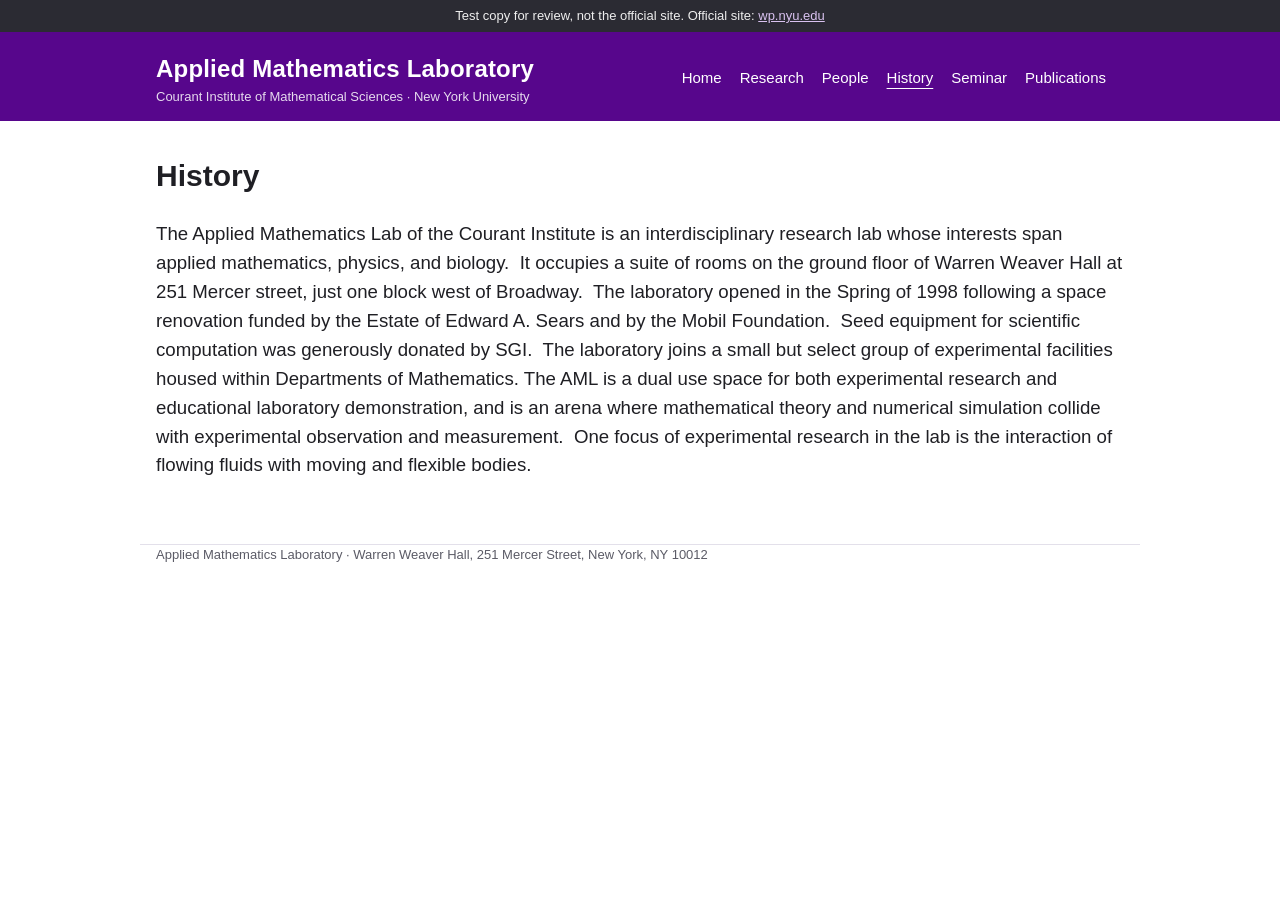
==== history.html @ a6a1f813 "AML test site: restored images and PDFs, updated people, newer papers Rebuilt from the WordPress pag" ====
<!doctype html>
<html lang="en">
<head>
<meta charset="utf-8">
<meta name="viewport" content="width=device-width, initial-scale=1">
<meta name="robots" content="noindex, nofollow">
<title>History | Applied Mathematics Laboratory (test copy)</title>
<link rel="stylesheet" href="assets/site.css">
</head>
<body>
<div class="testbar">Test copy for review, not the official site. Official site: <a href="https://wp.nyu.edu/courantinstituteofmathematicalsciences-aml/">wp.nyu.edu</a></div>
<header class="site"><div class="wrap">
<a class="brand" href="index.html"><span class="t1">Applied Mathematics Laboratory</span><span class="t2">Courant Institute of Mathematical Sciences · New York University</span></a>
<nav><a href="index.html">Home</a><a href="research.html">Research</a><a href="people.html">People</a><a href="history.html" class="on">History</a><a href="seminar.html">Seminar</a><a href="publications.html">Publications</a></nav>
</div></header>
<main class="wrap content">
<h1>History</h1>

<p><span style="font-size: 14pt;">The Applied Mathematics Lab of the Courant Institute is an interdisciplinary research lab whose interests span applied mathematics, physics, and biology.&nbsp; It occupies a suite of rooms on the ground floor of Warren Weaver Hall at 251 Mercer street, just one block west of Broadway.&nbsp;&nbsp;The laboratory opened in the Spring of 1998 following a space renovation funded by the Estate of Edward A. Sears and by the Mobil Foundation.&nbsp; Seed equipment for scientific computation was generously donated by SGI.&nbsp; The laboratory joins a small but select group of experimental facilities housed within Departments of Mathematics. The AML is a dual use space for both experimental research and educational laboratory demonstration, and is an arena where mathematical theory and numerical simulation collide with experimental observation and measurement.&nbsp; One focus of experimental research in the lab is the interaction of flowing fluids with moving and flexible bodies.</span></p>

</main>
<footer class="wrap">Applied Mathematics Laboratory · Warren Weaver Hall, 251 Mercer Street, New York, NY 10012</footer>
</body>
</html>
---- assets/site.css ----
:root { --purple: #57068c; --ink: #1f1f24; --muted: #5b5b66; --line: #e3e0ea; --bg: #ffffff; --new: #fff6d6; }
* { box-sizing: border-box; }
body { margin: 0; background: var(--bg); color: var(--ink); font: 16px/1.55 -apple-system, BlinkMacSystemFont, "Segoe UI", Helvetica, Arial, sans-serif; }
a { color: var(--purple); }
.testbar { background: #2b2b33; color: #eee; font-size: 13px; text-align: center; padding: 6px 16px; }
.testbar a { color: #d9c2f0; }
.wrap { max-width: 1000px; margin: 0 auto; padding: 0 16px; }
header.site { background: var(--purple); color: #fff; }
header.site .wrap { display: flex; flex-wrap: wrap; align-items: center; justify-content: space-between; gap: 8px 24px; padding-top: 18px; padding-bottom: 14px; }
.brand { color: #fff; text-decoration: none; display: flex; flex-direction: column; }
.brand .t1 { font-size: 24px; font-weight: 600; letter-spacing: .2px; }
.brand .t2 { font-size: 13px; opacity: .85; }
nav a { color: #fff; text-decoration: none; margin-right: 18px; font-size: 15px; white-space: nowrap; }
nav a.on, nav a:hover { text-decoration: underline; text-underline-offset: 5px; }
main.content { padding-top: 24px; padding-bottom: 48px; overflow-wrap: anywhere; }
main.content h1 { font-size: 30px; font-weight: 600; margin: 8px 0 20px; }
.content img { max-width: 100%; height: auto; }
.content .alignleft, .content img[align="left"] { float: left; clear: left; margin: 0 16px 12px 0; }
.content .alignright, .content img[align="right"] { float: right; clear: right; margin: 0 0 12px 16px; }
.content table { max-width: 100%; height: auto !important; border-collapse: collapse; }
.content tr, .content td { height: auto !important; vertical-align: top; }
.content td { padding: 4px 6px; }
.content p:empty { display: none; }
.content h2 { font-size: inherit; font-weight: normal; margin: 0; }
.new-entry { background: var(--new); }
.legend { display: inline-block; background: var(--new); padding: 2px 8px; border-radius: 4px; font-size: 14px; margin-bottom: 16px; }
footer { color: var(--muted); font-size: 13px; border-top: 1px solid var(--line); padding-top: 16px; padding-bottom: 32px; clear: both; }
@media (max-width: 640px) {
  .content .alignleft, .content .alignright, .content img[align] { float: none; display: block; margin: 0 0 12px; width: auto !important; }
  .content table, .content tbody, .content tr, .content td { display: block; width: 100% !important; }
  .content td:empty { display: none; }
}
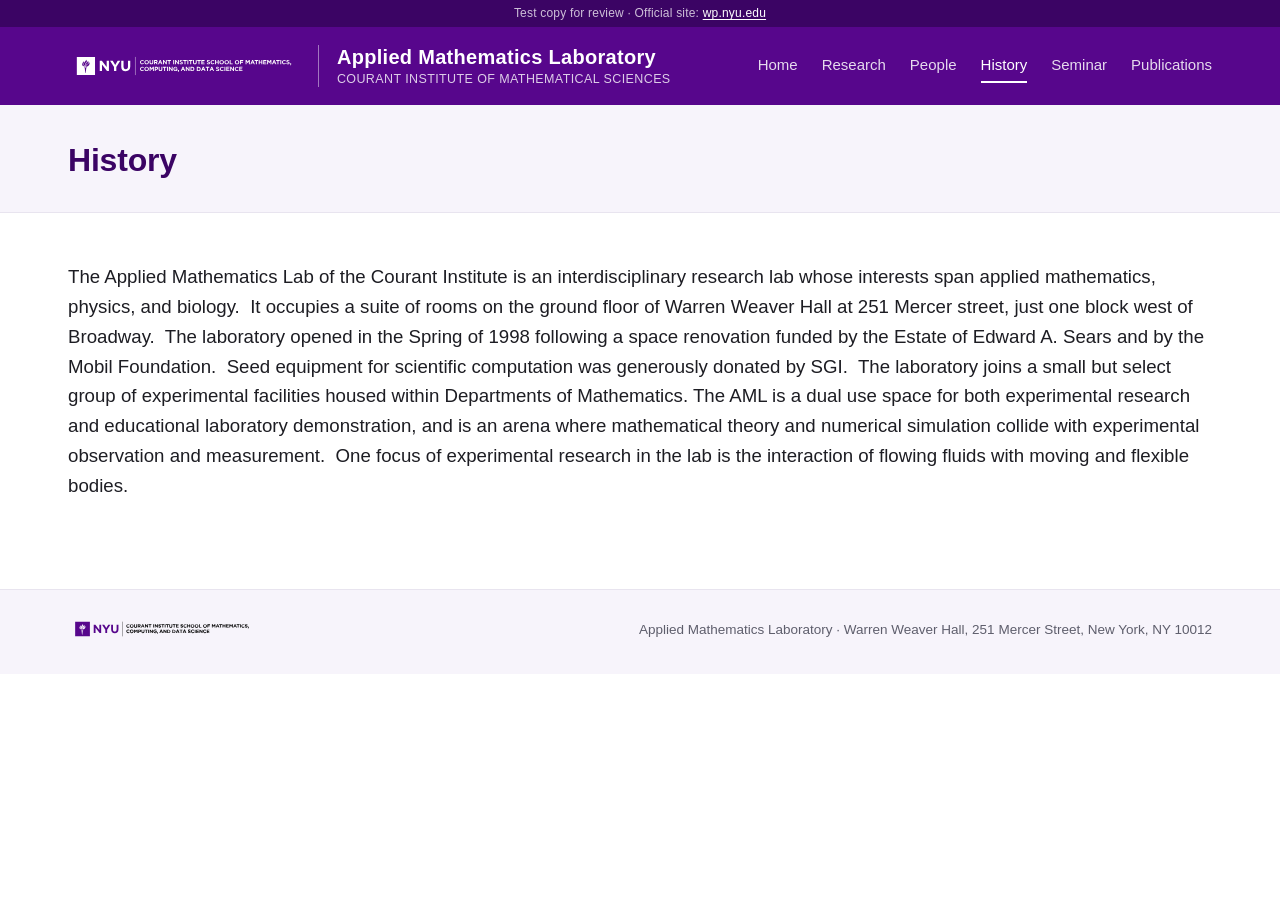
==== commit 6bc3ebec: "Design pass: card-style publications with covers, Courant header, no review highlights Publications " ====
--- a/history.html
+++ b/history.html
@@ -4,21 +4,20 @@
 <meta charset="utf-8">
 <meta name="viewport" content="width=device-width, initial-scale=1">
 <meta name="robots" content="noindex, nofollow">
-<title>History | Applied Mathematics Laboratory (test copy)</title>
+<title>History | Applied Mathematics Laboratory</title>
 <link rel="stylesheet" href="assets/site.css">
 </head>
 <body>
-<div class="testbar">Test copy for review, not the official site. Official site: <a href="https://wp.nyu.edu/courantinstituteofmathematicalsciences-aml/">wp.nyu.edu</a></div>
+<div class="testbar">Test copy for review · Official site: <a href="https://wp.nyu.edu/courantinstituteofmathematicalsciences-aml/">wp.nyu.edu</a></div>
 <header class="site"><div class="wrap">
-<a class="brand" href="index.html"><span class="t1">Applied Mathematics Laboratory</span><span class="t2">Courant Institute of Mathematical Sciences · New York University</span></a>
-<nav><a href="index.html">Home</a><a href="research.html">Research</a><a href="people.html">People</a><a href="history.html" class="on">History</a><a href="seminar.html">Seminar</a><a href="publications.html">Publications</a></nav>
+<a class="brand" href="index.html"><img src="assets/logos/NYUCourant_Long-White.svg" alt="NYU Courant"><span class="sep"></span><span class="lab">Applied Mathematics Laboratory<small>Courant Institute of Mathematical Sciences</small></span></a>
+<nav class="main"><a href="index.html">Home</a><a href="research.html">Research</a><a href="people.html">People</a><a href="history.html" class="on">History</a><a href="seminar.html">Seminar</a><a href="publications.html">Publications</a></nav>
 </div></header>
+<div class="page-head"><div class="wrap"><h1>History</h1></div></div>
 <main class="wrap content">
-<h1>History</h1>
-
 <p><span style="font-size: 14pt;">The Applied Mathematics Lab of the Courant Institute is an interdisciplinary research lab whose interests span applied mathematics, physics, and biology.&nbsp; It occupies a suite of rooms on the ground floor of Warren Weaver Hall at 251 Mercer street, just one block west of Broadway.&nbsp;&nbsp;The laboratory opened in the Spring of 1998 following a space renovation funded by the Estate of Edward A. Sears and by the Mobil Foundation.&nbsp; Seed equipment for scientific computation was generously donated by SGI.&nbsp; The laboratory joins a small but select group of experimental facilities housed within Departments of Mathematics. The AML is a dual use space for both experimental research and educational laboratory demonstration, and is an arena where mathematical theory and numerical simulation collide with experimental observation and measurement.&nbsp; One focus of experimental research in the lab is the interaction of flowing fluids with moving and flexible bodies.</span></p>
 
 </main>
-<footer class="wrap">Applied Mathematics Laboratory · Warren Weaver Hall, 251 Mercer Street, New York, NY 10012</footer>
+<footer class="site"><div class="wrap"><img src="assets/logos/NYUCourant_Long-Color.svg" alt="NYU Courant"><span>Applied Mathematics Laboratory · Warren Weaver Hall, 251 Mercer Street, New York, NY 10012</span></div></footer>
 </body>
 </html>
--- a/assets/site.css
+++ b/assets/site.css
@@ -1,31 +1,67 @@
-:root { --purple: #57068c; --ink: #1f1f24; --muted: #5b5b66; --line: #e3e0ea; --bg: #ffffff; --new: #fff6d6; }
+:root { --purple: #57068c; --purple-d: #3b0464; --ink: #1d1d23; --muted: #5e5e6c; --line: #e8e4ef; --soft: #f7f4fb; --bg: #ffffff; }
 * { box-sizing: border-box; }
-body { margin: 0; background: var(--bg); color: var(--ink); font: 16px/1.55 -apple-system, BlinkMacSystemFont, "Segoe UI", Helvetica, Arial, sans-serif; }
-a { color: var(--purple); }
-.testbar { background: #2b2b33; color: #eee; font-size: 13px; text-align: center; padding: 6px 16px; }
-.testbar a { color: #d9c2f0; }
-.wrap { max-width: 1000px; margin: 0 auto; padding: 0 16px; }
+html { scroll-behavior: smooth; }
+body { margin: 0; background: var(--bg); color: var(--ink); font: 16.5px/1.6 -apple-system, BlinkMacSystemFont, "Segoe UI", "Helvetica Neue", Arial, sans-serif; -webkit-font-smoothing: antialiased; }
+a { color: var(--purple); text-underline-offset: 2px; }
+.wrap { max-width: 1200px; margin: 0 auto; padding: 0 28px; }
+.testbar { background: var(--purple-d); color: rgba(255,255,255,.75); font-size: 12px; text-align: center; padding: 4px 16px; letter-spacing: .2px; }
+.testbar a { color: #fff; }
 header.site { background: var(--purple); color: #fff; }
-header.site .wrap { display: flex; flex-wrap: wrap; align-items: center; justify-content: space-between; gap: 8px 24px; padding-top: 18px; padding-bottom: 14px; }
-.brand { color: #fff; text-decoration: none; display: flex; flex-direction: column; }
-.brand .t1 { font-size: 24px; font-weight: 600; letter-spacing: .2px; }
-.brand .t2 { font-size: 13px; opacity: .85; }
-nav a { color: #fff; text-decoration: none; margin-right: 18px; font-size: 15px; white-space: nowrap; }
-nav a.on, nav a:hover { text-decoration: underline; text-underline-offset: 5px; }
-main.content { padding-top: 24px; padding-bottom: 48px; overflow-wrap: anywhere; }
-main.content h1 { font-size: 30px; font-weight: 600; margin: 8px 0 20px; }
+header.site .wrap { display: flex; flex-wrap: wrap; align-items: center; justify-content: space-between; gap: 14px 32px; padding-top: 18px; padding-bottom: 18px; }
+.brand { display: flex; align-items: center; gap: 18px; color: #fff; text-decoration: none; }
+.brand img { height: 42px; width: auto; display: block; }
+.brand .sep { width: 1px; align-self: stretch; background: rgba(255,255,255,.45); }
+.brand .lab { font-size: 20px; font-weight: 600; letter-spacing: .3px; line-height: 1.15; }
+.brand .lab small { display: block; font-size: 12.5px; font-weight: 400; opacity: .8; letter-spacing: .4px; text-transform: uppercase; margin-top: 3px; }
+nav.main { display: flex; flex-wrap: wrap; gap: 4px 24px; }
+nav.main a { color: #fff; opacity: .85; text-decoration: none; font-size: 15px; padding: 4px 0; border-bottom: 2px solid transparent; white-space: nowrap; }
+nav.main a.on, nav.main a:hover { opacity: 1; border-bottom-color: #fff; }
+.page-head { background: var(--soft); border-bottom: 1px solid var(--line); }
+.page-head h1 { font-size: 32px; font-weight: 600; letter-spacing: -.2px; margin: 0; padding: 30px 0 26px; color: var(--purple-d); }
+main.content { padding-top: 32px; padding-bottom: 72px; overflow-wrap: anywhere; }
 .content img { max-width: 100%; height: auto; }
-.content .alignleft, .content img[align="left"] { float: left; clear: left; margin: 0 16px 12px 0; }
-.content .alignright, .content img[align="right"] { float: right; clear: right; margin: 0 0 12px 16px; }
-.content table { max-width: 100%; height: auto !important; border-collapse: collapse; }
-.content tr, .content td { height: auto !important; vertical-align: top; }
+.content .alignleft, .content img[align="left"] { float: left; clear: left; margin: 0 20px 14px 0; border-radius: 4px; }
+.content .alignright, .content img[align="right"] { float: right; clear: right; margin: 0 0 14px 20px; }
+.content table { max-width: 100%; height: auto !important; border-collapse: collapse; border: 0; }
+.content tr, .content td { height: auto !important; vertical-align: top; border: 0; }
 .content td { padding: 4px 6px; }
 .content p:empty { display: none; }
 .content h2 { font-size: inherit; font-weight: normal; margin: 0; }
-.new-entry { background: var(--new); }
-.legend { display: inline-block; background: var(--new); padding: 2px 8px; border-radius: 4px; font-size: 14px; margin-bottom: 16px; }
-footer { color: var(--muted); font-size: 13px; border-top: 1px solid var(--line); padding-top: 16px; padding-bottom: 32px; clear: both; }
+.content strong, .content b { color: var(--purple-d); }
+/* publications */
+.pub-jump { position: sticky; top: 0; z-index: 3; display: flex; flex-wrap: wrap; gap: 6px; padding: 12px 0; margin: -12px 0 8px; background: rgba(255,255,255,.96); border-bottom: 1px solid var(--line); }
+.pub-jump a { font-size: 13px; padding: 2px 10px; border: 1px solid var(--line); border-radius: 999px; color: var(--muted); text-decoration: none; }
+.pub-jump a:hover { border-color: var(--purple); color: var(--purple); }
+.pub-year { font-size: 22px !important; font-weight: 700 !important; color: var(--purple); margin: 40px 0 4px !important; padding-bottom: 6px; border-bottom: 2px solid var(--purple); scroll-margin-top: 64px; }
+.pub { display: grid; grid-template-columns: 320px minmax(0, 1fr); gap: 32px; padding: 26px 0; border-bottom: 1px solid var(--line); }
+.pub-cover { display: flex; align-items: center; justify-content: center; aspect-ratio: 16 / 10; background: #fff; border: 1px solid var(--line); border-radius: 8px; padding: 10px; overflow: hidden; transition: box-shadow .15s; }
+.pub-cover:hover { box-shadow: 0 4px 18px rgba(59, 4, 100, .12); }
+.pub-cover img { max-width: 100%; max-height: 100%; width: auto; height: auto; object-fit: contain; float: none !important; margin: 0 !important; }
+.pub-cover.empty { background: var(--soft); }
+.pub-title { font-size: 19px !important; font-weight: 650 !important; line-height: 1.35; margin: 0 0 8px !important; }
+.pub-title a { color: var(--ink); text-decoration: none; }
+.pub-title a:hover { color: var(--purple); text-decoration: underline; }
+.pub-authors { margin: 0 0 2px; }
+.pub-venue { margin: 0 0 12px; color: var(--muted); }
+.pub-links { margin: 0 0 6px; }
+.chip { display: inline-block; font-size: 12.5px; font-weight: 600; letter-spacing: .3px; padding: 3px 11px; margin: 0 6px 6px 0; border-radius: 4px; border: 1px solid #ddd0ec; background: var(--soft); color: var(--purple); text-decoration: none; }
+.chip:hover { background: var(--purple); border-color: var(--purple); color: #fff; }
+.pub details summary { cursor: pointer; font-size: 14px; font-weight: 600; color: var(--purple); width: max-content; }
+.pub details p { font-size: 15px; line-height: 1.6; color: #34343e; margin: 8px 0 0; }
+.pub-related { margin: 0 0 0 352px; padding: 12px 16px; font-size: 14px; background: var(--soft); border-left: 3px solid var(--purple); border-radius: 0 6px 6px 0; }
+.pub-related * { font-size: inherit !important; }
+footer.site { border-top: 1px solid var(--line); background: var(--soft); color: var(--muted); font-size: 13.5px; clear: both; }
+footer.site .wrap { display: flex; flex-wrap: wrap; align-items: center; justify-content: space-between; gap: 12px 24px; padding-top: 22px; padding-bottom: 28px; }
+footer.site img { height: 34px; width: auto; display: block; }
+@media (max-width: 820px) {
+  .pub { grid-template-columns: 1fr; gap: 14px; }
+  .pub-related { margin-left: 0; }
+}
 @media (max-width: 640px) {
+  .wrap { padding: 0 16px; }
+  .brand img { height: 32px; }
+  .brand .lab { font-size: 17px; }
+  .page-head h1 { font-size: 25px; padding: 22px 0 18px; }
   .content .alignleft, .content .alignright, .content img[align] { float: none; display: block; margin: 0 0 12px; width: auto !important; }
   .content table, .content tbody, .content tr, .content td { display: block; width: 100% !important; }
   .content td:empty { display: none; }
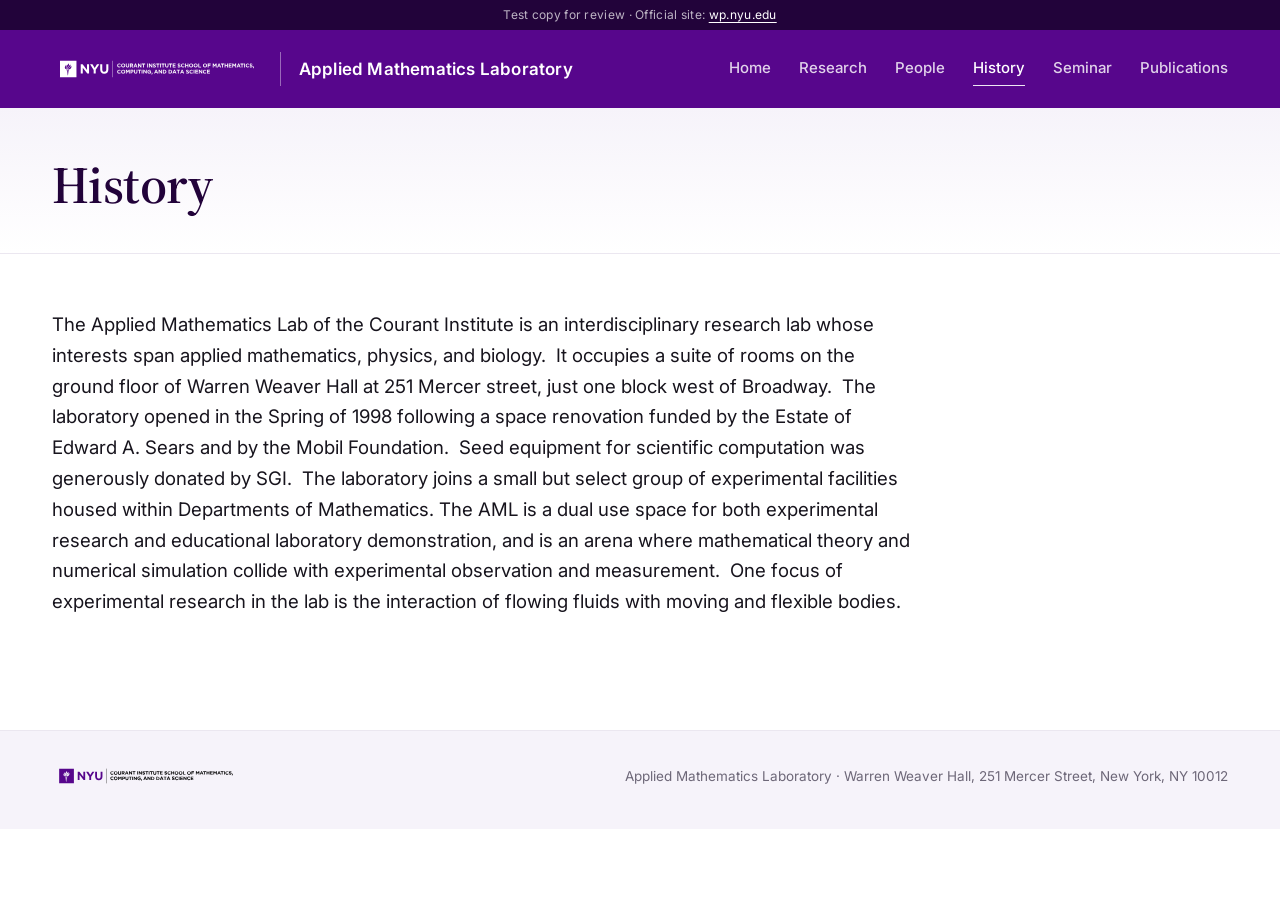
==== commit b72748ed: "Art pass: flow-animation hero, Spagnolie-style publication rows, compact images Home gets a full-ble" ====
--- a/history.html
+++ b/history.html
@@ -5,13 +5,14 @@
 <meta name="viewport" content="width=device-width, initial-scale=1">
 <meta name="robots" content="noindex, nofollow">
 <title>History | Applied Mathematics Laboratory</title>
+<link rel="preconnect" href="https://fonts.googleapis.com"><link rel="preconnect" href="https://fonts.gstatic.com" crossorigin><link href="https://fonts.googleapis.com/css2?family=Inter:wght@400;500;600;700&family=Source+Serif+4:opsz,wght@8..60,400;8..60,600&display=swap" rel="stylesheet">
 <link rel="stylesheet" href="assets/site.css">
 </head>
-<body>
+<body class="page-history">
 <div class="testbar">Test copy for review · Official site: <a href="https://wp.nyu.edu/courantinstituteofmathematicalsciences-aml/">wp.nyu.edu</a></div>
-<header class="site"><div class="wrap">
-<a class="brand" href="index.html"><img src="assets/logos/NYUCourant_Long-White.svg" alt="NYU Courant"><span class="sep"></span><span class="lab">Applied Mathematics Laboratory<small>Courant Institute of Mathematical Sciences</small></span></a>
-<nav class="main"><a href="index.html">Home</a><a href="research.html">Research</a><a href="people.html">People</a><a href="history.html" class="on">History</a><a href="seminar.html">Seminar</a><a href="publications.html">Publications</a></nav>
+<header class="site"><div class="wrap bar">
+<a class="brand" href="index.html"><img src="assets/logos/NYUCourant_Long-White.svg" alt="NYU Courant"><span class="sep"></span><span class="lab">Applied Mathematics Laboratory</span></a>
+<nav class="main"><a href="index.html">Home</a><a href="research.html">Research</a><a href="people.html">People</a><a href="history.html" aria-current="page" class="on">History</a><a href="seminar.html">Seminar</a><a href="publications.html">Publications</a></nav>
 </div></header>
 <div class="page-head"><div class="wrap"><h1>History</h1></div></div>
 <main class="wrap content">
@@ -19,5 +20,6 @@
 
 </main>
 <footer class="site"><div class="wrap"><img src="assets/logos/NYUCourant_Long-Color.svg" alt="NYU Courant"><span>Applied Mathematics Laboratory · Warren Weaver Hall, 251 Mercer Street, New York, NY 10012</span></div></footer>
+<script src="assets/site.js" defer></script>
 </body>
 </html>
--- a/assets/site.css
+++ b/assets/site.css
@@ -1,67 +1,152 @@
-:root { --purple: #57068c; --purple-d: #3b0464; --ink: #1d1d23; --muted: #5e5e6c; --line: #e8e4ef; --soft: #f7f4fb; --bg: #ffffff; }
+:root {
+  --purple: #57068c;
+  --violet: #8a4fc4;
+  --deep: #22033a;
+  --ink: #17141d;
+  --ink-2: #3a3542;
+  --muted: #6d6778;
+  --line: #ebe7f0;
+  --wash: #f6f3fa;
+  --bg: #ffffff;
+  --serif: "Source Serif 4", "Iowan Old Style", Georgia, serif;
+  --sans: "Inter", -apple-system, BlinkMacSystemFont, "Segoe UI", Helvetica, Arial, sans-serif;
+}
 * { box-sizing: border-box; }
 html { scroll-behavior: smooth; }
-body { margin: 0; background: var(--bg); color: var(--ink); font: 16.5px/1.6 -apple-system, BlinkMacSystemFont, "Segoe UI", "Helvetica Neue", Arial, sans-serif; -webkit-font-smoothing: antialiased; }
-a { color: var(--purple); text-underline-offset: 2px; }
-.wrap { max-width: 1200px; margin: 0 auto; padding: 0 28px; }
-.testbar { background: var(--purple-d); color: rgba(255,255,255,.75); font-size: 12px; text-align: center; padding: 4px 16px; letter-spacing: .2px; }
+@media (prefers-reduced-motion: reduce) { html { scroll-behavior: auto; } }
+body { margin: 0; background: var(--bg); color: var(--ink); font: 16px/1.65 var(--sans); -webkit-font-smoothing: antialiased; text-rendering: optimizeLegibility; }
+a { color: var(--purple); text-decoration-thickness: 1px; text-underline-offset: 3px; }
+a:hover { color: var(--violet); }
+.sr { position: absolute; width: 1px; height: 1px; overflow: hidden; clip: rect(0 0 0 0); }
+.wrap { max-width: 1240px; margin: 0 auto; padding: 0 32px; }
+
+/* ---- top bar + header ---- */
+.testbar { background: var(--deep); color: rgba(255,255,255,.7); font-size: 12px; text-align: center; padding: 5px 16px; letter-spacing: .3px; }
 .testbar a { color: #fff; }
-header.site { background: var(--purple); color: #fff; }
-header.site .wrap { display: flex; flex-wrap: wrap; align-items: center; justify-content: space-between; gap: 14px 32px; padding-top: 18px; padding-bottom: 18px; }
+header.site { background: var(--purple); color: #fff; position: relative; z-index: 2; }
+header.site.over { background: transparent; }
+.bar { display: flex; flex-wrap: wrap; align-items: center; justify-content: space-between; gap: 14px 40px; padding-top: 20px; padding-bottom: 20px; }
 .brand { display: flex; align-items: center; gap: 18px; color: #fff; text-decoration: none; }
-.brand img { height: 42px; width: auto; display: block; }
-.brand .sep { width: 1px; align-self: stretch; background: rgba(255,255,255,.45); }
-.brand .lab { font-size: 20px; font-weight: 600; letter-spacing: .3px; line-height: 1.15; }
-.brand .lab small { display: block; font-size: 12.5px; font-weight: 400; opacity: .8; letter-spacing: .4px; text-transform: uppercase; margin-top: 3px; }
-nav.main { display: flex; flex-wrap: wrap; gap: 4px 24px; }
-nav.main a { color: #fff; opacity: .85; text-decoration: none; font-size: 15px; padding: 4px 0; border-bottom: 2px solid transparent; white-space: nowrap; }
-nav.main a.on, nav.main a:hover { opacity: 1; border-bottom-color: #fff; }
-.page-head { background: var(--soft); border-bottom: 1px solid var(--line); }
-.page-head h1 { font-size: 32px; font-weight: 600; letter-spacing: -.2px; margin: 0; padding: 30px 0 26px; color: var(--purple-d); }
-main.content { padding-top: 32px; padding-bottom: 72px; overflow-wrap: anywhere; }
+.brand:hover { color: #fff; }
+.brand img { height: 38px; width: auto; display: block; }
+.brand .sep { width: 1px; height: 34px; background: rgba(255,255,255,.4); }
+.brand .lab { font: 600 17px/1.2 var(--sans); letter-spacing: .2px; }
+nav.main { display: flex; flex-wrap: wrap; gap: 6px 28px; }
+nav.main a { color: rgba(255,255,255,.82); text-decoration: none; font-size: 15px; font-weight: 500; padding: 4px 0; border-bottom: 1.5px solid transparent; transition: color .15s, border-color .15s; }
+nav.main a:hover, nav.main a.on { color: #fff; border-bottom-color: rgba(255,255,255,.9); }
+
+/* ---- home hero ---- */
+.hero { position: relative; overflow: hidden; color: #fff; min-height: min(86vh, 760px); display: flex; flex-direction: column;
+  background: radial-gradient(120% 90% at 85% 10%, #7a2bb8 0%, rgba(122,43,184,0) 55%), linear-gradient(160deg, #3a0563 0%, #57068c 45%, #2a0446 100%); }
+.hero canvas { position: absolute; inset: 0; width: 100%; height: 100%; display: block; }
+.hero::after { content: ""; position: absolute; inset: auto 0 0 0; height: 40%; background: linear-gradient(to bottom, rgba(34,3,58,0), rgba(34,3,58,.55)); pointer-events: none; }
+.hero-text { position: relative; z-index: 2; margin-top: auto; padding-bottom: 72px; width: 100%; pointer-events: none; }
+.hero-text a { pointer-events: auto; }
+.eyebrow { font-size: 13px; letter-spacing: 1.6px; text-transform: uppercase; opacity: .8; margin: 0 0 18px; }
+.hero h1 { font: 600 clamp(44px, 7.2vw, 96px)/0.98 var(--serif); letter-spacing: -1.2px; margin: 0 0 24px; }
+.lede { font-size: clamp(17px, 1.6vw, 21px); line-height: 1.5; max-width: 640px; margin: 0 0 32px; color: rgba(255,255,255,.88); }
+.cta { display: flex; flex-wrap: wrap; gap: 12px; margin: 0; }
+.btn { display: inline-block; padding: 11px 22px; border-radius: 999px; background: #fff; color: var(--purple); font-weight: 600; font-size: 15px; text-decoration: none; transition: transform .15s, background .15s; }
+.btn:hover { transform: translateY(-1px); color: var(--purple); }
+.btn.ghost { background: rgba(255,255,255,.08); color: #fff; box-shadow: inset 0 0 0 1px rgba(255,255,255,.45); backdrop-filter: blur(4px); }
+.btn.ghost:hover { background: rgba(255,255,255,.18); color: #fff; }
+
+/* ---- page heads ---- */
+.page-head { border-bottom: 1px solid var(--line); background: linear-gradient(180deg, var(--wash), #fff); }
+.page-head h1 { font: 600 clamp(34px, 4.2vw, 52px)/1.1 var(--serif); letter-spacing: -.6px; color: var(--deep); margin: 0; padding: 48px 0 40px; }
+main.content { padding-top: 40px; padding-bottom: 96px; overflow-wrap: anywhere; }
+
+/* ---- WordPress content, tidied ---- */
 .content img { max-width: 100%; height: auto; }
-.content .alignleft, .content img[align="left"] { float: left; clear: left; margin: 0 20px 14px 0; border-radius: 4px; }
-.content .alignright, .content img[align="right"] { float: right; clear: right; margin: 0 0 14px 20px; }
+.content .alignleft, .content img[align="left"] { float: left; clear: left; margin: 4px 24px 16px 0; border-radius: 3px; }
+.content .alignright, .content img[align="right"] { float: right; clear: right; margin: 4px 0 16px 24px; }
 .content table { max-width: 100%; height: auto !important; border-collapse: collapse; border: 0; }
 .content tr, .content td { height: auto !important; vertical-align: top; border: 0; }
 .content td { padding: 4px 6px; }
 .content p:empty { display: none; }
 .content h2 { font-size: inherit; font-weight: normal; margin: 0; }
-.content strong, .content b { color: var(--purple-d); }
-/* publications */
-.pub-jump { position: sticky; top: 0; z-index: 3; display: flex; flex-wrap: wrap; gap: 6px; padding: 12px 0; margin: -12px 0 8px; background: rgba(255,255,255,.96); border-bottom: 1px solid var(--line); }
-.pub-jump a { font-size: 13px; padding: 2px 10px; border: 1px solid var(--line); border-radius: 999px; color: var(--muted); text-decoration: none; }
-.pub-jump a:hover { border-color: var(--purple); color: var(--purple); }
-.pub-year { font-size: 22px !important; font-weight: 700 !important; color: var(--purple); margin: 40px 0 4px !important; padding-bottom: 6px; border-bottom: 2px solid var(--purple); scroll-margin-top: 64px; }
-.pub { display: grid; grid-template-columns: 320px minmax(0, 1fr); gap: 32px; padding: 26px 0; border-bottom: 1px solid var(--line); }
-.pub-cover { display: flex; align-items: center; justify-content: center; aspect-ratio: 16 / 10; background: #fff; border: 1px solid var(--line); border-radius: 8px; padding: 10px; overflow: hidden; transition: box-shadow .15s; }
-.pub-cover:hover { box-shadow: 0 4px 18px rgba(59, 4, 100, .12); }
-.pub-cover img { max-width: 100%; max-height: 100%; width: auto; height: auto; object-fit: contain; float: none !important; margin: 0 !important; }
-.pub-cover.empty { background: var(--soft); }
-.pub-title { font-size: 19px !important; font-weight: 650 !important; line-height: 1.35; margin: 0 0 8px !important; }
-.pub-title a { color: var(--ink); text-decoration: none; }
-.pub-title a:hover { color: var(--purple); text-decoration: underline; }
-.pub-authors { margin: 0 0 2px; }
-.pub-venue { margin: 0 0 12px; color: var(--muted); }
-.pub-links { margin: 0 0 6px; }
-.chip { display: inline-block; font-size: 12.5px; font-weight: 600; letter-spacing: .3px; padding: 3px 11px; margin: 0 6px 6px 0; border-radius: 4px; border: 1px solid #ddd0ec; background: var(--soft); color: var(--purple); text-decoration: none; }
-.chip:hover { background: var(--purple); border-color: var(--purple); color: #fff; }
-.pub details summary { cursor: pointer; font-size: 14px; font-weight: 600; color: var(--purple); width: max-content; }
-.pub details p { font-size: 15px; line-height: 1.6; color: #34343e; margin: 8px 0 0; }
-.pub-related { margin: 0 0 0 352px; padding: 12px 16px; font-size: 14px; background: var(--soft); border-left: 3px solid var(--purple); border-radius: 0 6px 6px 0; }
-.pub-related * { font-size: inherit !important; }
-footer.site { border-top: 1px solid var(--line); background: var(--soft); color: var(--muted); font-size: 13.5px; clear: both; }
-footer.site .wrap { display: flex; flex-wrap: wrap; align-items: center; justify-content: space-between; gap: 12px 24px; padding-top: 22px; padding-bottom: 28px; }
+.content strong, .content b { color: var(--deep); font-weight: 600; }
+.page-research main p, .page-history main p, .page-index main > p { max-width: 860px; }
+.page-people strong { font-family: var(--serif); font-size: 24px !important; }
+
+/* ---- home filmstrips ---- */
+.strip { display: flex; gap: 6px; margin: 4px 0 36px; }
+.strip figure { margin: 0; min-width: 0; overflow: hidden; border-radius: 2px; }
+.strip img { display: block; width: 100%; height: auto; transition: transform .4s ease; }
+.strip figure:hover img { transform: scale(1.04); }
+
+/* ---- publications ---- */
+.pub-tools { display: flex; flex-wrap: wrap; align-items: center; gap: 12px 20px; margin: 0 0 18px; }
+.pub-search { flex: 1 1 420px; }
+.pub-search input { width: 100%; font: 15px var(--sans); padding: 12px 16px 12px 42px; border: 1px solid var(--line); border-radius: 999px; background: var(--wash) url("data:image/svg+xml,%3Csvg xmlns='http://www.w3.org/2000/svg' width='16' height='16' fill='none' stroke='%236d6778' stroke-width='2'%3E%3Ccircle cx='7' cy='7' r='5'/%3E%3Cpath d='m11 11 4 4'/%3E%3C/svg%3E") no-repeat 16px 50%; color: var(--ink); outline: none; transition: border-color .15s, background-color .15s; }
+.pub-search input:focus { border-color: var(--violet); background-color: #fff; }
+.pub-count { color: var(--muted); font-size: 14px; font-variant-numeric: tabular-nums; }
+.pub-jump { position: sticky; top: 0; z-index: 5; display: flex; flex-wrap: wrap; gap: 2px 4px; padding: 10px 0; margin: 0 0 8px; background: rgba(255,255,255,.92); backdrop-filter: blur(8px); border-bottom: 1px solid var(--line); }
+.pub-jump a { font-size: 13px; padding: 3px 9px; border-radius: 999px; color: var(--muted); text-decoration: none; font-variant-numeric: tabular-nums; transition: background .15s, color .15s; }
+.pub-jump a:hover { background: var(--wash); color: var(--purple); }
+.pub-jump a.on { background: var(--purple); color: #fff; }
+.pub-year { scroll-margin-top: 64px; }
+.year-label { display: flex; align-items: center; gap: 20px; margin: 56px 0 4px; font: 600 40px/1 var(--serif) !important; color: var(--purple); letter-spacing: -.5px; }
+.year-label::after { content: ""; flex: 1; height: 1px; background: var(--line); }
+.pub { display: grid; grid-template-columns: minmax(0, 46fr) minmax(0, 54fr); gap: 56px; align-items: start; padding: 44px 0; }
+.pub + .pub { border-top: 1px solid transparent; }
+.pub-fig { display: flex; justify-content: center; align-items: flex-start; }
+.pub-fig img { display: block; width: auto; max-width: 100%; height: auto; max-height: 460px; object-fit: contain; transition: transform .5s cubic-bezier(.2,.7,.2,1); }
+.pub-fig.tall img { max-height: 520px; }
+.pub:hover .pub-fig img { transform: scale(1.015); }
+.pub-fig.none { aspect-ratio: 16 / 10; border-radius: 6px; background: radial-gradient(80% 80% at 30% 30%, #efe6f8, #f8f5fb 70%); align-items: center; }
+.pub-fig.none span { font: 600 64px/1 var(--serif); color: rgba(87,6,140,.14); }
+.pub-num { font-size: 12px; letter-spacing: 1.4px; color: var(--muted); font-variant-numeric: tabular-nums; margin: 2px 0 10px; }
+.pub-num::before { content: "No. "; }
+.pub-title { font: 600 24px/1.28 var(--serif) !important; letter-spacing: -.2px; margin: 0 0 14px !important; }
+.pub-title a { color: var(--ink); text-decoration: none; background: linear-gradient(var(--violet), var(--violet)) 0 100% / 0 1px no-repeat; transition: background-size .3s, color .15s; }
+.pub-title a:hover { color: var(--purple); background-size: 100% 1px; }
+.pub-authors { margin: 0 0 4px; color: var(--ink-2); font-size: 15.5px; }
+.pub-venue { margin: 0 0 18px; color: var(--muted); font-size: 15px; }
+.pub-links { display: flex; flex-wrap: wrap; gap: 8px; margin: 0 0 14px; }
+.chip { display: inline-flex; align-items: center; gap: 6px; font-size: 13px; font-weight: 600; letter-spacing: .4px; padding: 6px 14px; border-radius: 999px; color: var(--purple); text-decoration: none; box-shadow: inset 0 0 0 1px #d9c9ea; transition: background .15s, color .15s, box-shadow .15s; }
+.chip:first-child { background: var(--purple); color: #fff; box-shadow: none; }
+.chip:first-child::after { content: "↗"; font-size: 12px; opacity: .8; }
+.chip:hover { background: var(--violet); color: #fff; box-shadow: none; }
+.folds { display: flex; flex-direction: column; gap: 2px; }
+.fold summary { list-style: none; cursor: pointer; display: inline-flex; align-items: center; gap: 8px; width: max-content; font-size: 14px; font-weight: 600; color: var(--purple); padding: 4px 0; }
+.fold summary::-webkit-details-marker { display: none; }
+.fold summary::before { content: ""; width: 7px; height: 7px; border-right: 1.5px solid currentColor; border-bottom: 1.5px solid currentColor; transform: rotate(-45deg); transition: transform .2s; margin-right: 2px; }
+.fold[open] summary::before { transform: rotate(45deg); }
+.fold-body { padding: 6px 0 10px 17px; border-left: 2px solid var(--line); margin: 4px 0 6px 3px; }
+.fold-body p { margin: 0 0 8px; font-size: 15px; line-height: 1.65; color: var(--ink-2); }
+.fold-body.related p { font-size: 14px; }
+.fold-body img { display: none !important; }
+
+/* ---- footer ---- */
+footer.site { border-top: 1px solid var(--line); background: var(--wash); color: var(--muted); font-size: 13.5px; }
+footer.site .wrap { display: flex; flex-wrap: wrap; align-items: center; justify-content: space-between; gap: 12px 24px; padding-top: 28px; padding-bottom: 36px; }
 footer.site img { height: 34px; width: auto; display: block; }
-@media (max-width: 820px) {
-  .pub { grid-template-columns: 1fr; gap: 14px; }
-  .pub-related { margin-left: 0; }
+
+@media (max-width: 900px) {
+  .pub { grid-template-columns: 1fr; gap: 22px; padding: 32px 0; }
+  .pub-fig { justify-content: flex-start; }
+  .pub-fig img { max-height: 360px; }
 }
 @media (max-width: 640px) {
   .wrap { padding: 0 16px; }
-  .brand img { height: 32px; }
-  .brand .lab { font-size: 17px; }
-  .page-head h1 { font-size: 25px; padding: 22px 0 18px; }
+  .brand img { height: 28px; }
+  .brand .sep { height: 26px; }
+  .brand .lab { font-size: 14px; }
+  nav.main { gap: 4px 18px; }
+  .hero { min-height: 78vh; }
+  .hero-text { padding-bottom: 44px; }
+  .page-head h1 { padding: 30px 0 26px; }
+  .year-label { font-size: 30px !important; margin-top: 40px; }
+  .pub-jump { flex-wrap: nowrap; overflow-x: auto; scrollbar-width: none; -webkit-mask-image: linear-gradient(to right, #000 85%, transparent); }
+  .pub-jump::-webkit-scrollbar { display: none; }
+  .pub-jump a { flex: 0 0 auto; }
+  nav.main { flex-wrap: nowrap; overflow-x: auto; scrollbar-width: none; width: 100%; }
+  nav.main::-webkit-scrollbar { display: none; }
+  .pub-title { font-size: 20px !important; }
+  .strip { overflow-x: auto; scroll-snap-type: x mandatory; }
+  .strip figure { flex: 0 0 auto !important; scroll-snap-align: start; }
+  .strip img { height: 110px; width: auto; }
   .content .alignleft, .content .alignright, .content img[align] { float: none; display: block; margin: 0 0 12px; width: auto !important; }
   .content table, .content tbody, .content tr, .content td { display: block; width: 100% !important; }
   .content td:empty { display: none; }
